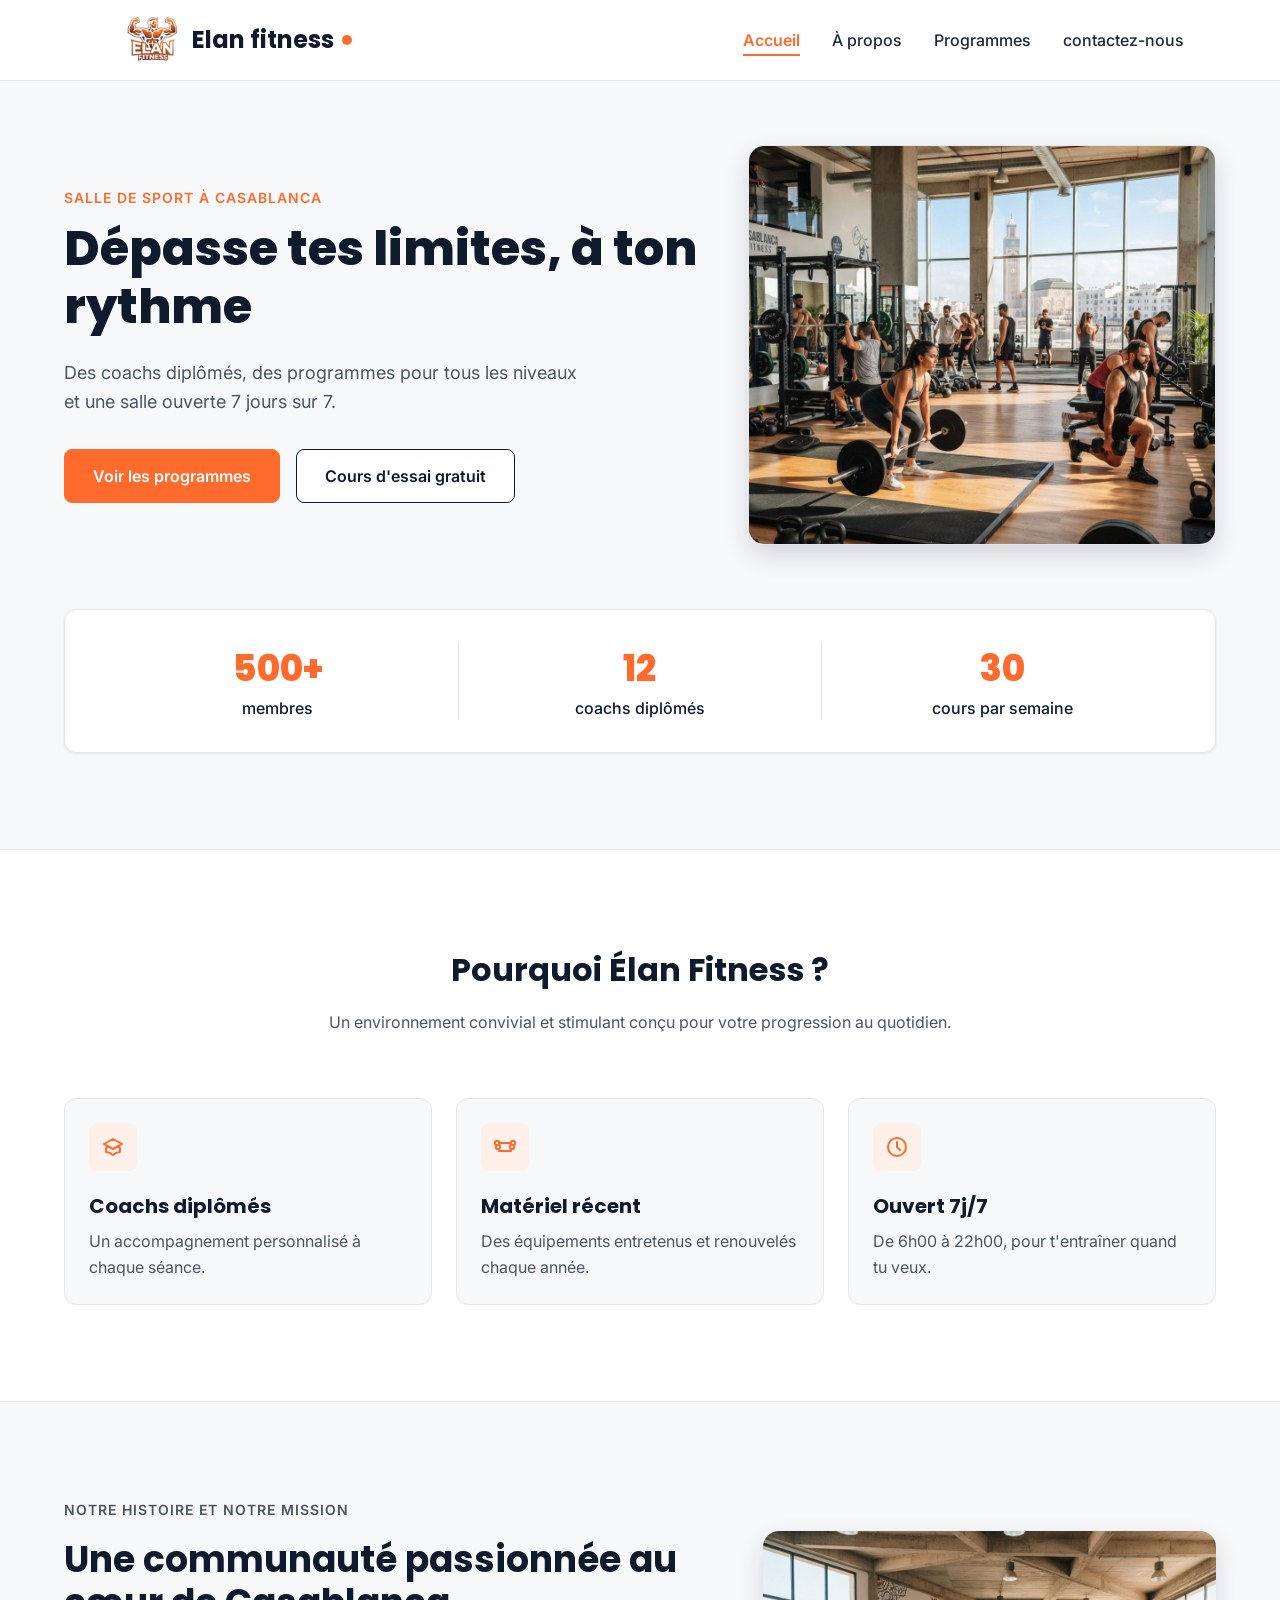
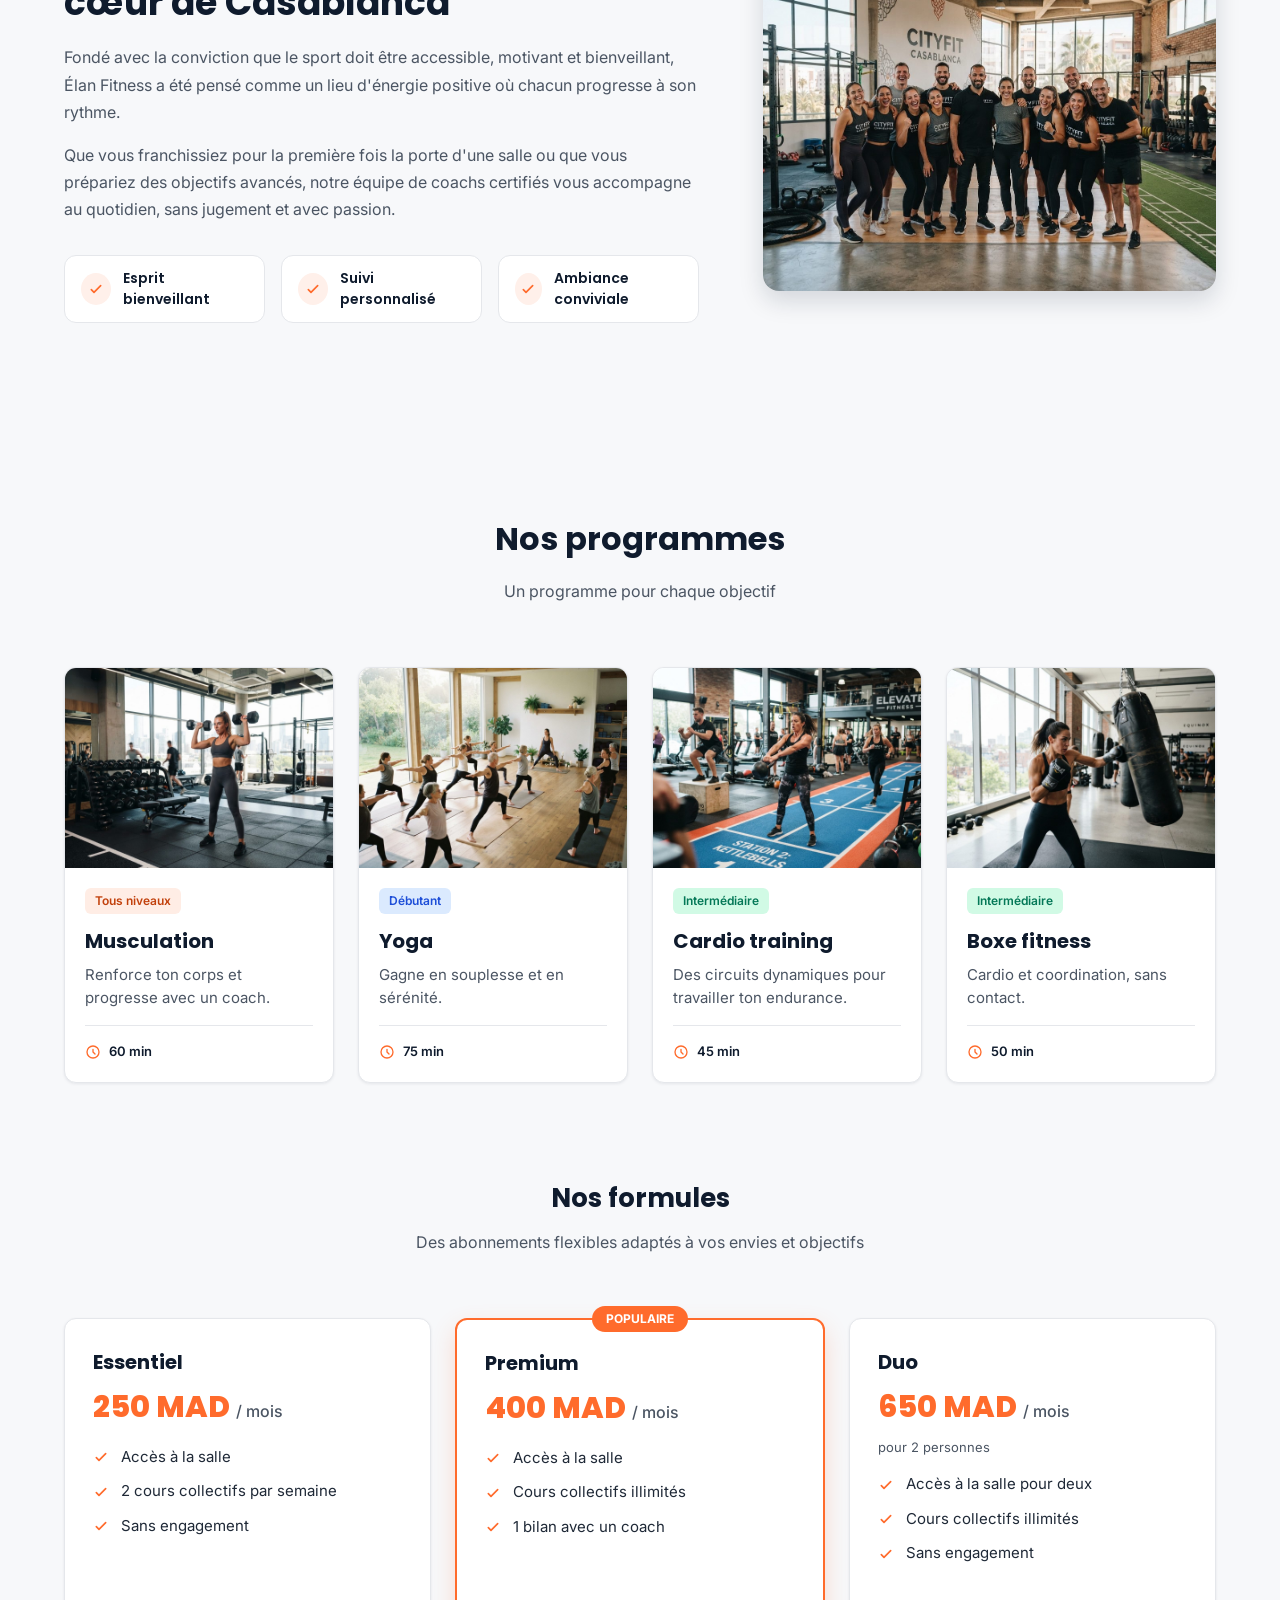
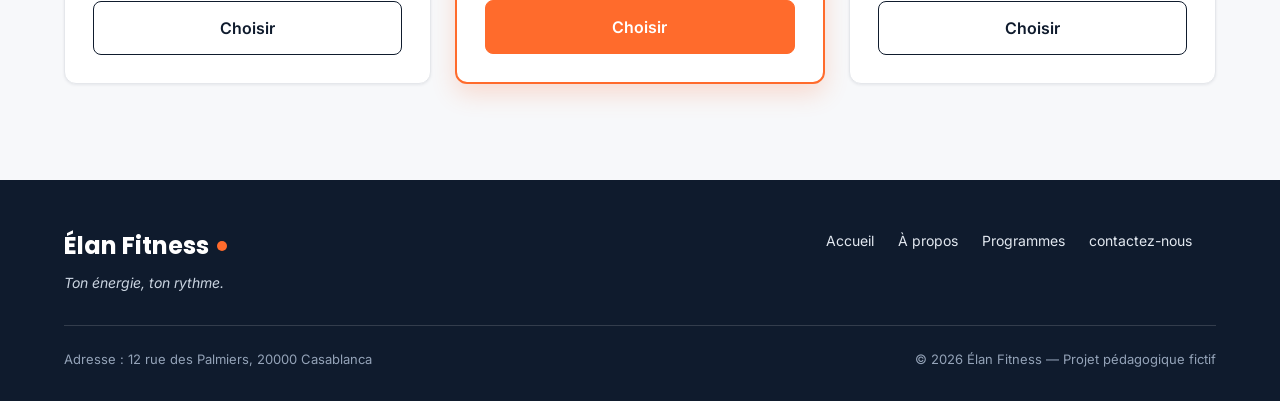
==== index.html @ 87e85c53 "des changement" ====
<!DOCTYPE html>
<html lang="fr">
<head>
  <meta charset="UTF-8">
  <meta name="viewport" content="width=device-width, initial-scale=1">
  <meta name="description" content="Élan Fitness, salle de sport à Casablanca : musculation, yoga, cardio et boxe fitness avec des coachs diplômés. Réservez votre cours d'essai gratuit.">
  <title>Élan Fitness | Salle de sport à Casablanca</title>

  <link rel="preconnect" href="https://fonts.googleapis.com">
  <link rel="preconnect" href="https://fonts.gstatic.com" crossorigin>
  <link href="https://fonts.googleapis.com/css2?family=Inter:wght@400;500;600&family=Poppins:wght@600;700;800&display=swap" rel="stylesheet">

  <link rel="stylesheet" href="style.css">
</head>

<body>

  <header class="en-tete">
    <div class="conteneur en-tete-contenu">
      <a href="accueil.html"class="logo"><img src="img/logofitnes.png" alt= logo>Elan fitness</a>

      <nav aria-label="Navigation principale">
        <ul class="menu">
          <li><a href="accueil.html "target="_blank" class="lien-actif">Accueil</a></li>
          <li><a href="a-propos.html" target="_blank">À propos</a></li>
          <li><a href="programes.html" target="_blank">Programmes</a></li>
          <li><a href="contactez-nous.html" target="_blank">contactez-nous</a><li>
        </ul>
      </nav>
    </div>
  </header>

  <main>

    <section id="accueil" class="hero">
      <div class="conteneur">

        <div class="hero-contenu">
          <div class="hero-texte">
            <p class="sur-titre">Salle de sport à Casablanca</p>
            <h1>Dépasse tes limites, à ton rythme</h1>
            <p class="hero-description">
              Des coachs diplômés, des programmes pour tous les niveaux et une salle ouverte 7 jours sur 7.
            </p>
            <div class="boutons">
              <a href="programes.html" class="bouton bouton-principal">Voir les programmes</a>
              <a href="contact" class="bouton bouton-secondaire">Cours d'essai gratuit</a>
            </div>
          </div>

          <img class="hero-image" src="img/hero.jpg" alt="Des personnes s'entraînent dans une salle de sport lumineuse à Casablanca">
        </div>

        <div class="chiffres">
          <div class="chiffre">
            <p class="chiffre-nombre">500+</p>
            <p>membres</p>
          </div>
          <div class="chiffre">
            <p class="chiffre-nombre">12</p>
            <p>coachs diplômés</p>
          </div>
          <div class="chiffre">
            <p class="chiffre-nombre">30</p>
            <p>cours par semaine</p>
          </div>
        </div>

      </div>
    </section>

    <section class="section section-blanche">
      <div class="conteneur">

        <div class="section-titre">
          <h2>Pourquoi Élan Fitness ?</h2>
          <p>Un environnement convivial et stimulant conçu pour votre progression au quotidien.</p>
        </div>

        <div class="cartes">
          <article class="carte carte-avantage">
            <div class="icone"><img src="img/icone-coach.svg" alt=""></div>
            <h3>Coachs diplômés</h3>
            <p>Un accompagnement personnalisé à chaque séance.</p>
          </article>

          <article class="carte carte-avantage">
            <div class="icone"><img src="img/icone-materiel.svg" alt=""></div>
            <h3>Matériel récent</h3>
            <p>Des équipements entretenus et renouvelés chaque année.</p>
          </article>

          <article class="carte carte-avantage">
            <div class="icone"><img src="img/icone-horloge.svg" alt=""></div>
            <h3>Ouvert 7j/7</h3>
            <p>De 6h00 à 22h00, pour t'entraîner quand tu veux.</p>
          </article>
        </div>

      </div>
    </section>

    <section id="a-propos" class="section">
      <div class="conteneur apropos-contenu">

        <div class="apropos-texte">
          <p class="sur-titre">Notre histoire et notre mission</p>
          <h2>Une communauté passionnée au cœur de Casablanca</h2>
          <p>
            Fondé avec la conviction que le sport doit être accessible, motivant et bienveillant,
            Élan Fitness a été pensé comme un lieu d'énergie positive où chacun progresse à son rythme.
          </p>
          <p>
            Que vous franchissiez pour la première fois la porte d'une salle ou que vous prépariez des
            objectifs avancés, notre équipe de coachs certifiés vous accompagne au quotidien, sans
            jugement et avec passion.
          </p>

          <ul class="valeurs">
            <li class="valeur">
              <div class="icone icone-petite"><img src="img/icone-check.svg" alt=""></div>
              <span>Esprit bienveillant</span>
            </li>
            <li class="valeur">
              <div class="icone icone-petite"><img src="img/icone-check.svg" alt=""></div>
              <span>Suivi personnalisé</span>
            </li>
            <li class="valeur">
              <div class="icone icone-petite"><img src="img/icone-check.svg" alt=""></div>
              <span>Ambiance conviviale</span>
            </li>
          </ul>
        </div>

        <img class="apropos-image" src="img/equipe.jpg" alt="L'équipe de coachs d'Élan Fitness réunie dans la salle">

      </div>
    </section>

    <section id="programmes" class="section">
      <div class="conteneur">

        <div class="section-titre">
          <h2>Nos programmes</h2>
          <p>Un programme pour chaque objectif</p>
        </div>

        <div class="cartes">

          <article class="carte carte-programme">
            <img src="img/musculation.jpg" alt="Une sportive soulève des haltères dans l'espace musculation">
            <div class="programme-corps">
              <span class="etiquette etiquette-orange">Tous niveaux</span>
              <h3>Musculation</h3>
              <p>Renforce ton corps et progresse avec un coach.</p>
              <p class="duree"><img src="img/icone-duree.svg" alt="">60 min</p>
            </div>
          </article>

          <article class="carte carte-programme">
            <img src="img/yoga.jpg" alt="Un groupe pratique le yoga sur des tapis dans une salle lumineuse">
            <div class="programme-corps">
              <span class="etiquette etiquette-bleue">Débutant</span>
              <h3>Yoga</h3>
              <p>Gagne en souplesse et en sérénité.</p>
              <p class="duree"><img src="img/icone-duree.svg" alt="">75 min</p>
            </div>
          </article>

          <article class="carte carte-programme">
            <img src="img/cardio.jpg" alt="Des sportifs suivent un circuit de cardio training avec des kettlebells">
            <div class="programme-corps">
              <span class="etiquette etiquette-verte">Intermédiaire</span>
              <h3>Cardio training</h3>
              <p>Des circuits dynamiques pour travailler ton endurance.</p>
              <p class="duree"><img src="img/icone-duree.svg" alt="">45 min</p>
            </div>
          </article>

          <article class="carte carte-programme">
            <img src="img/boxe.jpg" alt="Une sportive frappe un sac de frappe pendant un cours de boxe fitness">
            <div class="programme-corps">
              <span class="etiquette etiquette-verte">Intermédiaire</span>
              <h3>Boxe fitness</h3>
              <p>Cardio et coordination, sans contact.</p>
              <p class="duree"><img src="img/icone-duree.svg" alt="">50 min</p>
            </div>
          </article>

        </div>

        <div class="formules">

          <div class="section-titre">
            <h3>Nos formules</h3>
            <p>Des abonnements flexibles adaptés à vos envies et objectifs</p>
          </div>

          <div class="cartes">

            <article class="carte formule">
              <h4>Essentiel</h4>
              <p class="prix">250 MAD <span>/ mois</span></p>
              <ul class="formule-liste">
                <li>Accès à la salle</li>
                <li>2 cours collectifs par semaine</li>
                <li>Sans engagement</li>
              </ul>
              <a href="#contact" class="bouton bouton-secondaire">Choisir</a>
            </article>

            <article class="carte formule formule-populaire">
              <p class="badge-populaire">Populaire</p>
              <h4>Premium</h4>
              <p class="prix">400 MAD <span>/ mois</span></p>
              <ul class="formule-liste">
                <li>Accès à la salle</li>
                <li>Cours collectifs illimités</li>
                <li>1 bilan avec un coach</li>
              </ul>
              <a href="#contact" class="bouton bouton-principal">Choisir</a>
            </article>

            <article class="carte formule">
              <h4>Duo</h4>
              <p class="prix">650 MAD <span>/ mois</span></p>
              <p class="prix-note">pour 2 personnes</p>
              <ul class="formule-liste">
                <li>Accès à la salle pour deux</li>
                <li>Cours collectifs illimités</li>
                <li>Sans engagement</li>
              </ul>
              <a href="#contact" class="bouton bouton-secondaire">Choisir</a>
            </article>

          </div>
        </div>

      </div>
    </section>

  </main>

  <footer class="pied-de-page">
    <div class="conteneur">

      <div class="pied-haut">
        <div>
          <p class="logo logo-clair">Élan Fitness</p>
          <p class="slogan">Ton énergie, ton rythme.</p>
        </div>

        <nav aria-label="Navigation du pied de page">
          <ul class="menu menu-pied">
            <li><a href="accueil.html" target="_blank" class="lien- actif">Accueil</a></li>
            <li><a href="a-propos.html" target="_blank">À propos</a></li>
            <li><a href="programes.html" target="_blank">Programmes</a></li>
            <li><a href="contactez-nous.html" target="_blank">contactez-nous</a><li>
          </ul>
        </nav>
      </div>

      <div class="pied-bas">
        <p>Adresse : 12 rue des Palmiers, 20000 Casablanca</p>
        <p>&copy; 2026 Élan Fitness — Projet pédagogique fictif</p>
      </div>

    </div>
  </footer>

</body>
</html>
---- style.css ----
* {
  box-sizing: border-box;
  margin: 0;
  padding: 0;
}

html {
  scroll-behavior: smooth;
}

body {
  font-family: 'Inter', Arial, sans-serif;
  font-size: 16px;
  line-height: 1.5;
  color: #1F2937;
  background-color: #F7F8FA;
}

h1, h2, h3, h4 {
  font-family: 'Poppins', Arial, sans-serif;
  color: #0F1B2D;
}

a {
  color: inherit;
  text-decoration: none;
}

ul {
  list-style: none;
}

img {
  display: block;
  max-width: 100%;
}

a:focus-visible,
button:focus-visible {
  outline: 3px solid #FF6B2C;
  outline-offset: 2px;
}

.conteneur {
  width: 100%;
  max-width: 1200px;
  margin: 0 auto;
  padding: 0 24px;
}

.section {
  padding: 96px 0;
}

.section-blanche {
  background-color: #FFFFFF;
  border-top: 1px solid #E5E7EB;
  border-bottom: 1px solid #E5E7EB;
}

.section-titre {
  max-width: 640px;
  margin: 0 auto 64px;
  text-align: center;
}

.section-titre h2 {
  font-size: 32px;
  margin-bottom: 16px;
}

.section-titre h3 {
  font-size: 26px;
  margin-bottom: 12px;
}

.section-titre p {
  color: #4B5563;
}

.sur-titre {
  font-size: 14px;
  font-weight: 600;
  color: #FF6B2C;
  text-transform: uppercase;
  letter-spacing: 1px;
  margin-bottom: 12px;
}

.bouton {
  display: inline-block;
  padding: 14px 28px;
  border-radius: 8px;
  font-size: 16px;
  font-weight: 600;
  text-align: center;
  cursor: pointer;
}

.bouton-principal {
  background-color: #FF6B2C;
  border: 1px solid #FF6B2C;
  color: #FFFFFF;
}

.bouton-principal:hover {
  background-color: #F05817;
}

.bouton-secondaire {
  background-color: #FFFFFF;
  border: 1px solid #0F1B2D;
  color: #0F1B2D;
}

.bouton-secondaire:hover {
  background-color: #F3F4F6;
}

.cartes {
  display: flex;
  gap: 24px;
}

.carte {
  flex: 1;
  background-color: #FFFFFF;
  border: 1px solid #E5E7EB;
  border-radius: 12px;
  box-shadow: 0 1px 3px rgba(15, 27, 45, 0.08);
}

.icone {
  width: 48px;
  height: 48px;
  background-color: #FFF0EA;
  border-radius: 8px;
  display: flex;
  align-items: center;
  justify-content: center;
}

.icone img {
  width: 24px;
  height: 24px;
}

.icone-petite {
  width: 32px;
  height: 32px;
  border-radius: 50%;
}

.icone-petite img {
  width: 16px;
  height: 16px;
}

.en-tete {
  position: sticky;
  top: 0;
  z-index: 10;
  background-color: #FFFFFF;
  border-bottom: 1px solid #E5E7EB;
}

.en-tete-contenu {
  height: 80px;
  display: flex;
  align-items: center;
  justify-content: space-between;
}

.logo {
  display: flex;
  align-items: center;
  font-family: 'Poppins', Arial, sans-serif;
  font-size: 24px;
  font-weight: 700;
  color: #0F1B2D;
}

.logo::after {
  content: "";
  width: 10px;
  height: 10px;
  margin-left: 8px;
  background-color: #FF6B2C;
  border-radius: 50%;
}

.menu {
  display: flex;
  gap: 32px;
}

.menu a {
  font-weight: 500;
  padding-bottom: 4px;
  border-bottom: 2px solid transparent;
}

.menu a:hover {
  color: #FF6B2C;
}

.menu .lien-actif {
  color: #FF6B2C;
  font-weight: 600;
  border-bottom-color: #FF6B2C;
}

.hero {
  padding: 64px 0 96px;
}

.hero-contenu {
  display: flex;
  align-items: center;
  gap: 32px;
}

.hero-texte {
  flex: 7;
}

.hero-texte h1 {
  font-size: 48px;
  font-weight: 800;
  line-height: 1.2;
  margin-bottom: 24px;
}

.hero-description {
  max-width: 520px;
  font-size: 18px;
  line-height: 1.6;
  color: #4B5563;
  margin-bottom: 32px;
}

.boutons {
  display: flex;
  flex-wrap: wrap;
  gap: 16px;
}

.hero-image {
  flex: 5;
  min-width: 0;
  height: 400px;
  object-fit: cover;
  border-radius: 16px;
  border: 1px solid #E5E7EB;
  box-shadow: 0 10px 25px rgba(15, 27, 45, 0.15);
}

.chiffres {
  display: flex;
  margin-top: 64px;
  padding: 32px;
  background-color: #FFFFFF;
  border: 1px solid #E5E7EB;
  border-radius: 12px;
  box-shadow: 0 1px 3px rgba(15, 27, 45, 0.08);
}

.chiffre {
  flex: 1;
  text-align: center;
  font-weight: 500;
  color: #0F1B2D;
}

.chiffre + .chiffre {
  border-left: 1px solid #E5E7EB;
}

.chiffre-nombre {
  font-family: 'Poppins', Arial, sans-serif;
  font-size: 36px;
  font-weight: 800;
  color: #FF6B2C;
}

.carte-avantage {
  padding: 24px;
  background-color: #F7F8FA;
  box-shadow: none;
}

.carte-avantage .icone {
  margin-bottom: 20px;
}

.carte-avantage h3 {
  font-size: 20px;
  margin-bottom: 8px;
}

.carte-avantage p {
  color: #4B5563;
  line-height: 1.6;
}

.apropos-contenu {
  display: flex;
  align-items: center;
  gap: 64px;
}

.apropos-texte {
  flex: 7;
}

.apropos-texte h2 {
  font-size: 36px;
  line-height: 1.2;
  margin-bottom: 20px;
}

.apropos-texte p {
  color: #4B5563;
  line-height: 1.7;
  margin-bottom: 16px;
}

.valeurs {
  display: flex;
  gap: 16px;
  margin-top: 32px;
}

.valeur {
  flex: 1;
  display: flex;
  align-items: center;
  gap: 12px;
  padding: 12px 16px;
  background-color: #FFFFFF;
  border: 1px solid #E5E7EB;
  border-radius: 12px;
  font-family: 'Poppins', Arial, sans-serif;
  font-size: 14px;
  font-weight: 600;
  color: #0F1B2D;
}
.valeur:hover{
  background-color: ghostwhite;
}

.apropos-image {
  flex: 5;
  min-width: 0;
  height: 360px;
  object-fit: cover;
  border-radius: 16px;
  box-shadow: 0 10px 25px rgba(15, 27, 45, 0.15);
}

.carte-programme {
  display: flex;
  flex-direction: column;
  overflow: hidden;
}

.carte-programme > img {
  width: 100%;
  height: 200px;
  object-fit: cover;
}

.programme-corps {
  flex: 1;
  display: flex;
  flex-direction: column;
  padding: 20px;
}

.programme-corps h3 {
  font-size: 20px;
  margin-bottom: 8px;
}

.programme-corps p {
  font-size: 15px;
  color: #4B5563;
}

.etiquette {
  align-self: flex-start;
  padding: 4px 10px;
  margin-bottom: 12px;
  border-radius: 6px;
  font-size: 12px;
  font-weight: 600;
}

.etiquette-orange {
  background-color: #FFEDE5;
  color: #C2410C;
}

.etiquette-bleue {
  background-color: #DBEAFE;
  color: #1D4ED8;
}

.etiquette-verte {
  background-color: #D1FAE5;
  color: #047857;
}

.programme-corps .duree {
  display: flex;
  align-items: center;
  gap: 8px;
  margin-top: auto;
  padding-top: 16px;
  border-top: 1px solid #E5E7EB;
  font-size: 13px;
  font-weight: 600;
  color: #0F1B2D;
}

.programme-corps h3 + p {
  margin-bottom: 16px;
}

.duree img {
  width: 16px;
  height: 16px;
}

.formules {
  margin-top: 96px;
}

.formule {
  position: relative;
  display: flex;
  flex-direction: column;
  padding: 28px;
}

.formule h4 {
  font-size: 20px;
}

.prix {
  margin: 8px 0 16px;
  font-family: 'Poppins', Arial, sans-serif;
  font-size: 30px;
  font-weight: 800;
  color: #FF6B2C;
}

.prix span {
  font-family: 'Inter', Arial, sans-serif;
  font-size: 16px;
  font-weight: 500;
  color: #4B5563;
}

.prix-note {
  margin: -8px 0 16px;
  font-size: 13px;
  color: #4B5563;
}

.formule-liste {
  flex: 1;
  margin-bottom: 24px;
}

.formule-liste li {
  padding-left: 28px;
  margin-bottom: 12px;
  font-size: 15px;
  background-image: url('img/icone-check.svg');
  background-repeat: no-repeat;
  background-position: left center;
  background-size: 16px;
}

.formule .bouton {
  display: block;
}

.formule-populaire {
  border: 2px solid #FF6B2C;
  box-shadow: 0 10px 25px rgba(255, 107, 44, 0.2);
}

.badge-populaire {
  position: absolute;
  top: -14px;
  left: 50%;
  transform: translateX(-50%);
  padding: 4px 14px;
  background-color: #FF6B2C;
  border-radius: 999px;
  font-size: 12px;
  font-weight: 700;
  text-transform: uppercase;
  color: #FFFFFF;
}

.pied-de-page {
  padding: 48px 0 32px;
  background-color: #0F1B2D;
  color: #FFFFFF;
}

.pied-haut {
  display: flex;
  justify-content: space-between;
  align-items: flex-start;
  padding-bottom: 32px;
  border-bottom: 1px solid rgba(255, 255, 255, 0.15);
}

.logo-clair {
  color: #FFFFFF;
}

.slogan {
  margin-top: 8px;
  font-size: 14px;
  font-style: italic;
  color: #CBD5E1;
}

.menu-pied {
  gap: 24px;
}

.menu-pied a {
  font-size: 14px;
  font-weight: 400;
  color: #E2E8F0;
}

.pied-bas {
  display: flex;
  justify-content: space-between;
  margin-top: 24px;
  font-size: 13px;
  color: #94A3B8;
}
.logo img {
  height: 70px;
  width: auto;
  transform: translateX(25px);
}
#tag{
  width: 100;
}
#lolo img{
  transform: translateX(-16px);
  margin-top: 10px;
}
#koko img{
  transform: translateX(16px);
  margin-top: 30px;
}
#bobo img{
  margin-top: 5px;
}
@media screen and (max-width: 700px) {
  .hero-contenu {
    flex-direction: column;
  }

  .boutons {
    flex-direction: column;
  }
  .hero-image {
    width: 100%;
  }

  .chiffres {
    flex-direction: column;
  }
  .cartes {
    flex-direction: column;
  }

  .apropos-contenu {
    flex-direction: column;
  }

  .apropos-image {
    width: 100%;
  }

  .valeurs {
    flex-direction: column;
  }

  .pied-haut {
    flex-direction: column;
  }

  .menu-pied {
    flex-direction: column;
  }
}
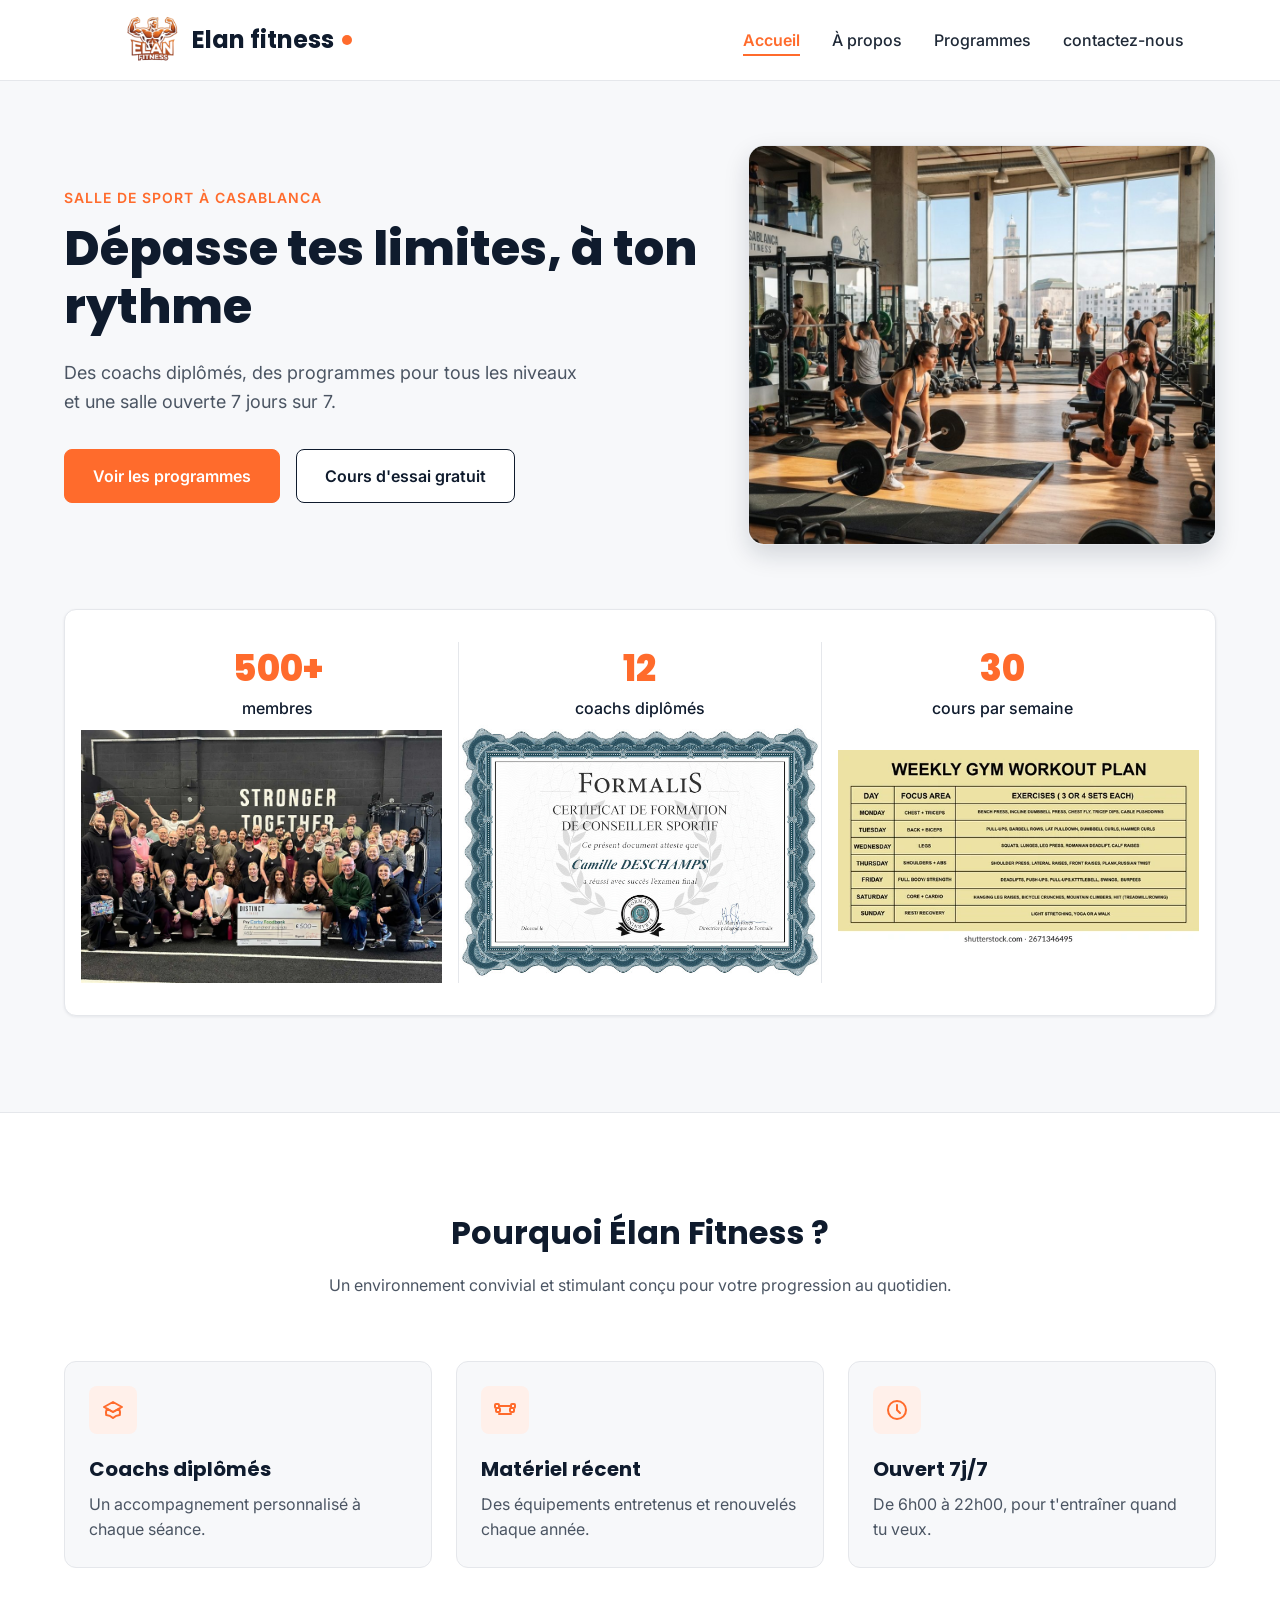
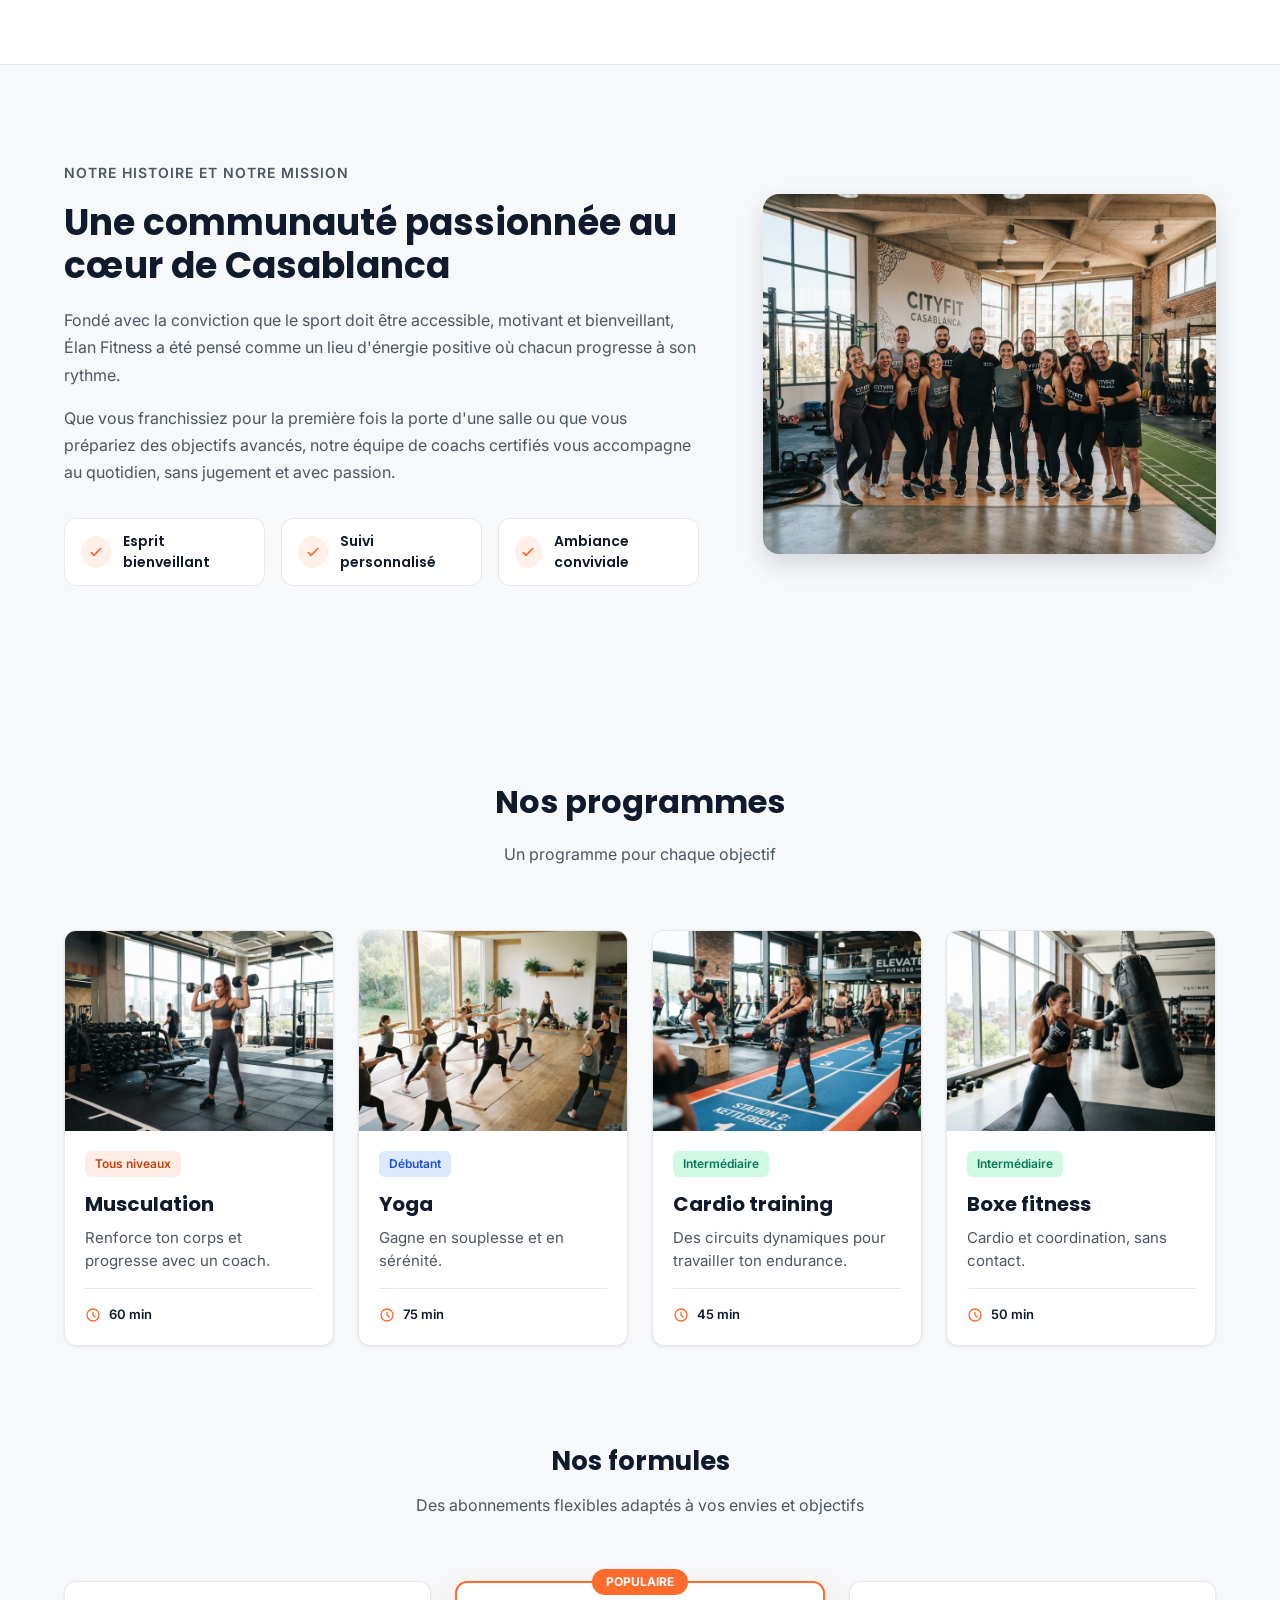
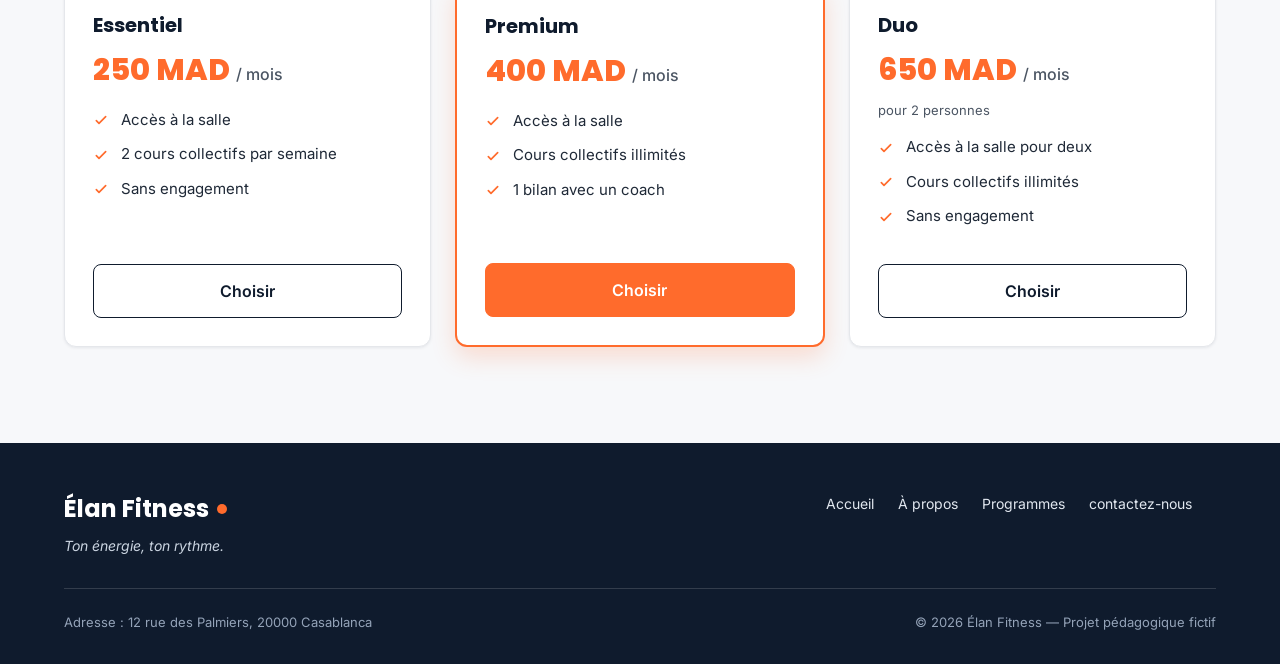
==== commit 2feec4ab: "ameliorer mon site et faire des changement" ====
--- a/index.html
+++ b/index.html
@@ -52,17 +52,20 @@
         </div>
 
         <div class="chiffres">
-          <div class="chiffre">
+          <div id="lolo" class="chiffre">
             <p class="chiffre-nombre">500+</p>
             <p>membres</p>
-          </div>
-          <div class="chiffre">
+            <img src="img/Corby-Foodbank_DistinctFitness2026.jpg">
+          </div>
+          <div id="bobo" class="chiffre">
             <p class="chiffre-nombre">12</p>
             <p>coachs diplômés</p>
-          </div>
-          <div class="chiffre">
+            <img src="img/Certificat_Coach-Sportif_site-xs.jpg">
+          </div>
+          <div id="koko" class="chiffre">
             <p class="chiffre-nombre">30</p>
             <p>cours par semaine</p>
+            <img src="img/weekly-gym-workout-plan-infographic-260nw-2671346495.jpg">
           </div>
         </div>
 
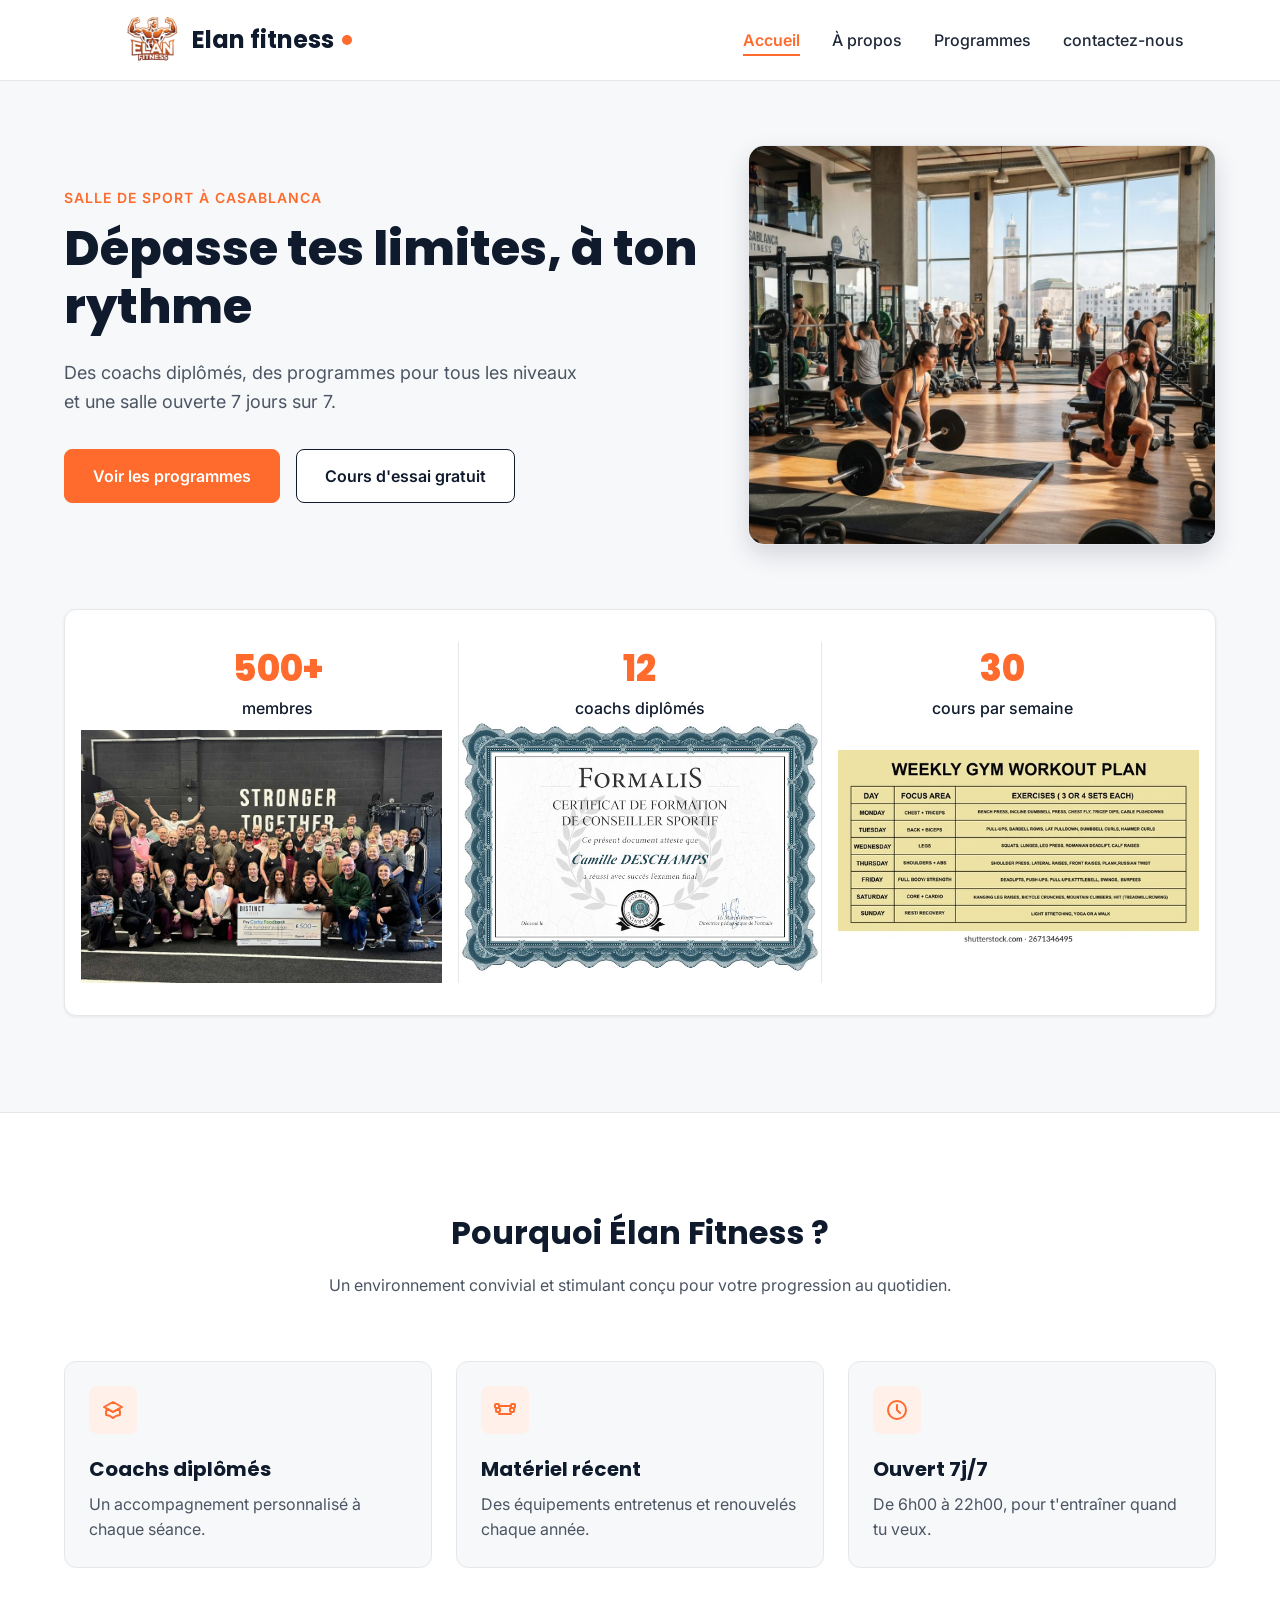
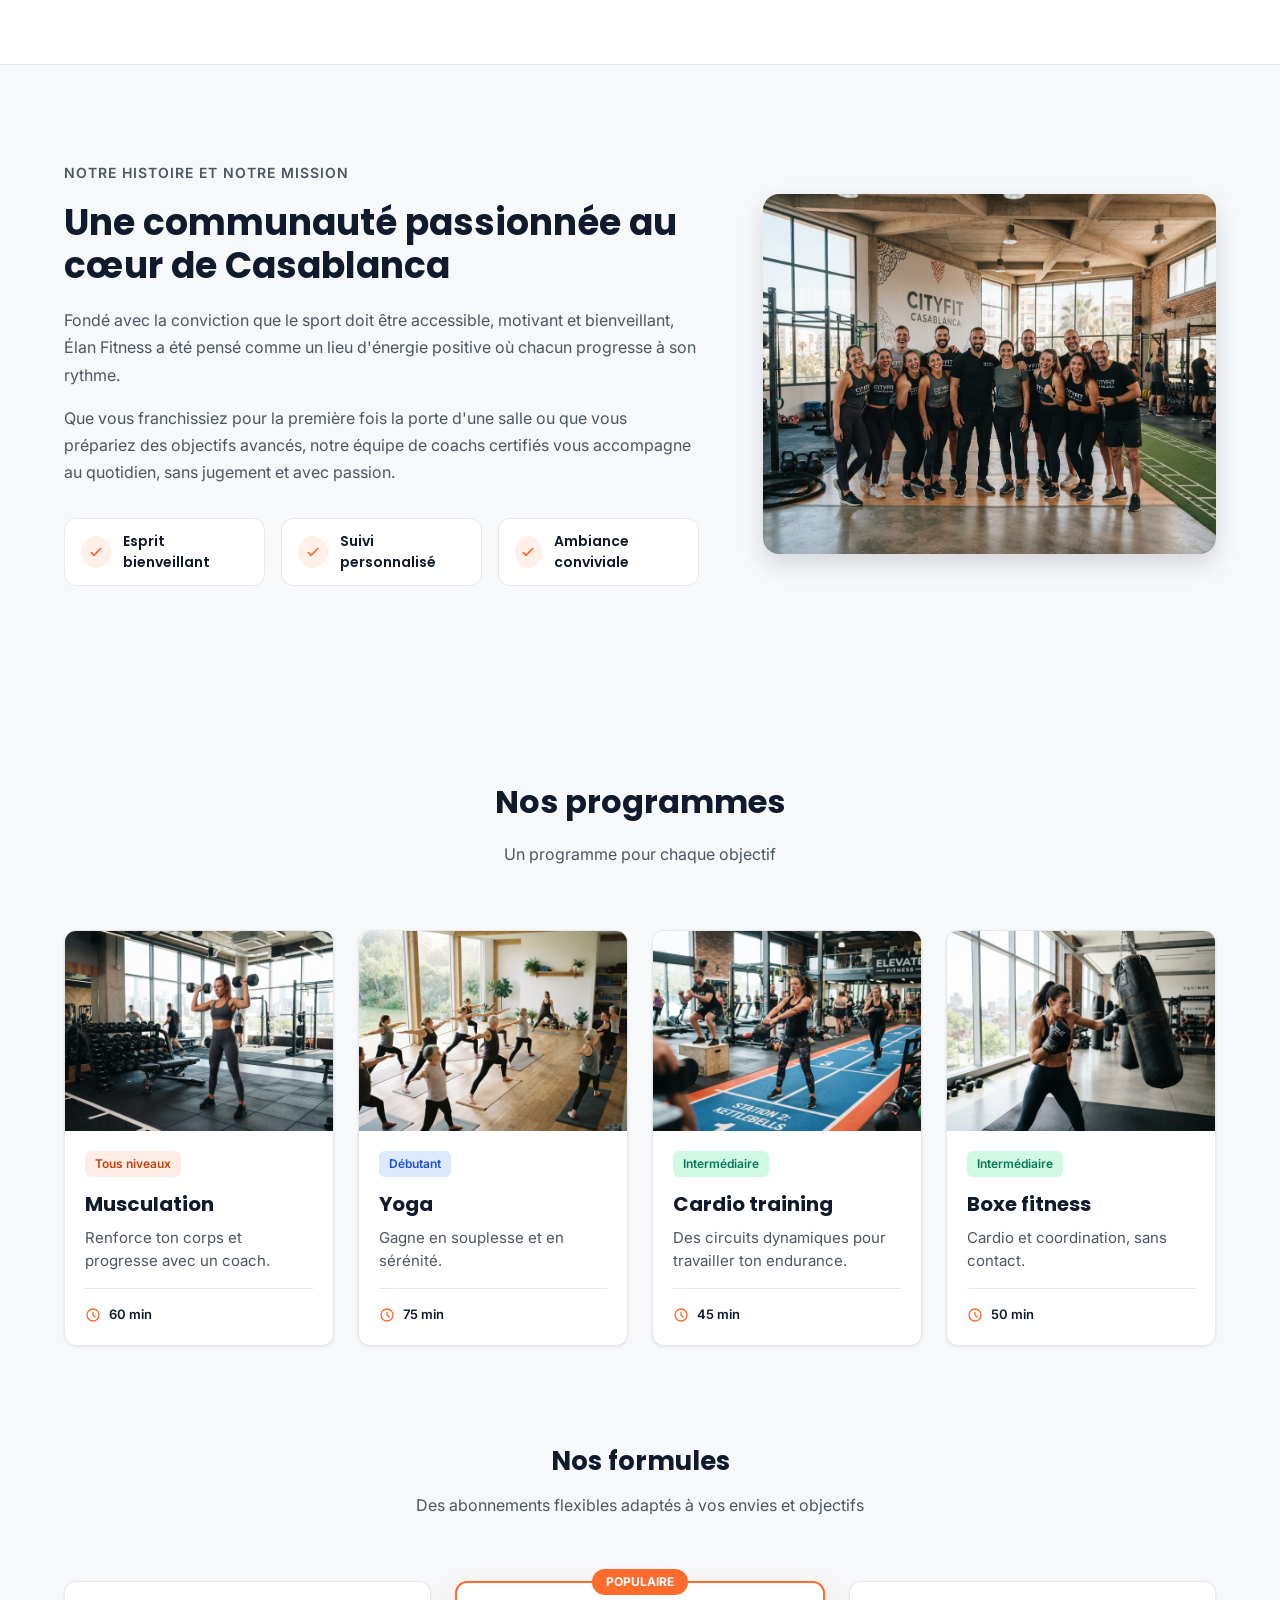
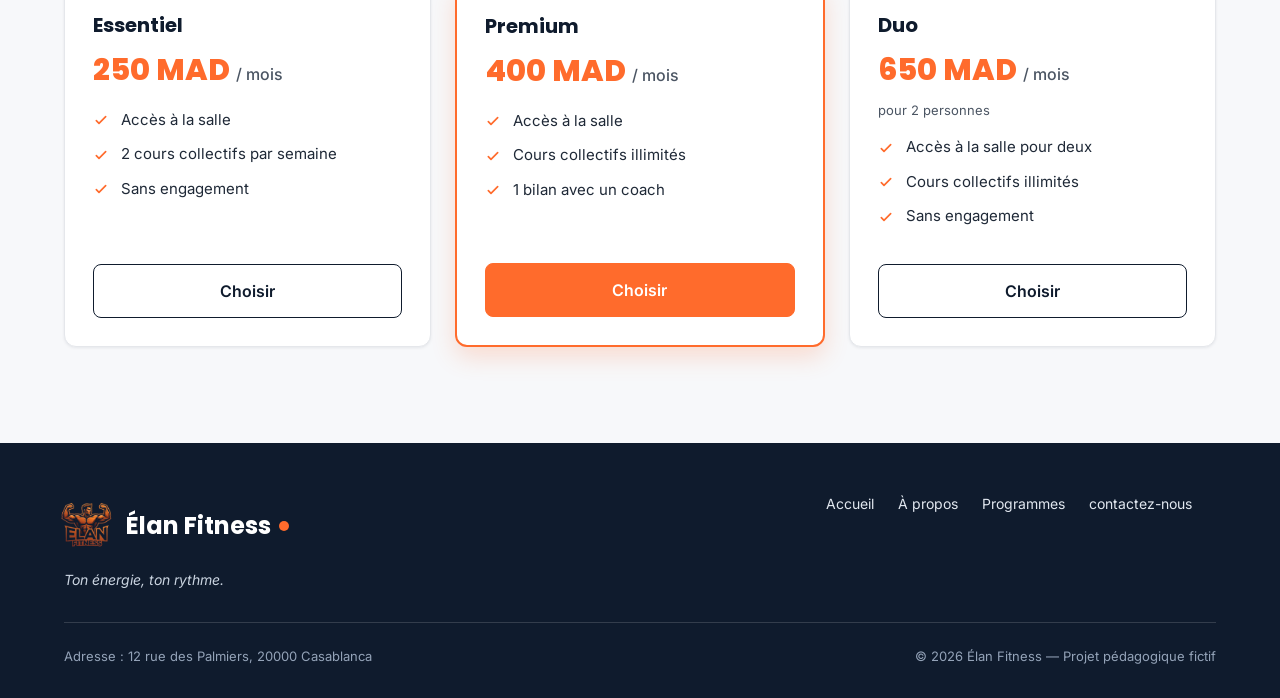
==== commit 3e384f5a: "modification de style et ajout README" ====
--- a/index.html
+++ b/index.html
@@ -1,10 +1,11 @@
 <!DOCTYPE html>
 <html lang="fr">
 <head>
+  <title>Élan Fitness | Salle de sport à Casablanca</title>
   <meta charset="UTF-8">
   <meta name="viewport" content="width=device-width, initial-scale=1">
   <meta name="description" content="Élan Fitness, salle de sport à Casablanca : musculation, yoga, cardio et boxe fitness avec des coachs diplômés. Réservez votre cours d'essai gratuit.">
-  <title>Élan Fitness | Salle de sport à Casablanca</title>
+  <meta name="keywords" content="HTML, CSS, Fitness, Gym, weight, height, musculation, Yoga">
 
   <link rel="preconnect" href="https://fonts.googleapis.com">
   <link rel="preconnect" href="https://fonts.gstatic.com" crossorigin>
@@ -249,7 +250,7 @@
 
       <div class="pied-haut">
         <div>
-          <p class="logo logo-clair">Élan Fitness</p>
+          <p class="logo logo-clair"><img src="img/logofitnes.png">Élan Fitness</p>
           <p class="slogan">Ton énergie, ton rythme.</p>
         </div>
 
--- a/style.css
+++ b/style.css
@@ -522,6 +522,7 @@
 
 .logo-clair {
   color: #FFFFFF;
+  transform: translateX(-66px);
 }
 
 .slogan {
@@ -564,8 +565,19 @@
   transform: translateX(16px);
   margin-top: 30px;
 }
-#bobo img{
+#bobo img:hover{
   margin-top: 5px;
+  transform: scale(1.2);
+
+}
+.hero-image:hover{
+  transform: scale(1.2);
+}
+#koko img:hover{
+  transform: scale(1.2);
+}
+#lolo img:hover{
+  transform: scale(1.2);
 }
 @media screen and (max-width: 700px) {
   .hero-contenu {
@@ -600,9 +612,28 @@
 
   .pied-haut {
     flex-direction: column;
+     transform: translateX(30px);
   }
 
   .menu-pied {
-    flex-direction: column;
-  }
+    flex-direction: column;  
+  }
+  .chiffre{
+    flex-direction: column;
+  }
+  #lolo img{
+  transform: translateX(4px);
+  margin-top: 10px;
+  }
+  .chiffre + .chiffre {
+    border-top: 1px solid #E5E7EB;
+    border-left: 0;
+    flex-direction: column;
+}
+.menu{
+  transform: translate(-30px);
+}
+html {
+    overflow-x:hidden;
+}
 }
